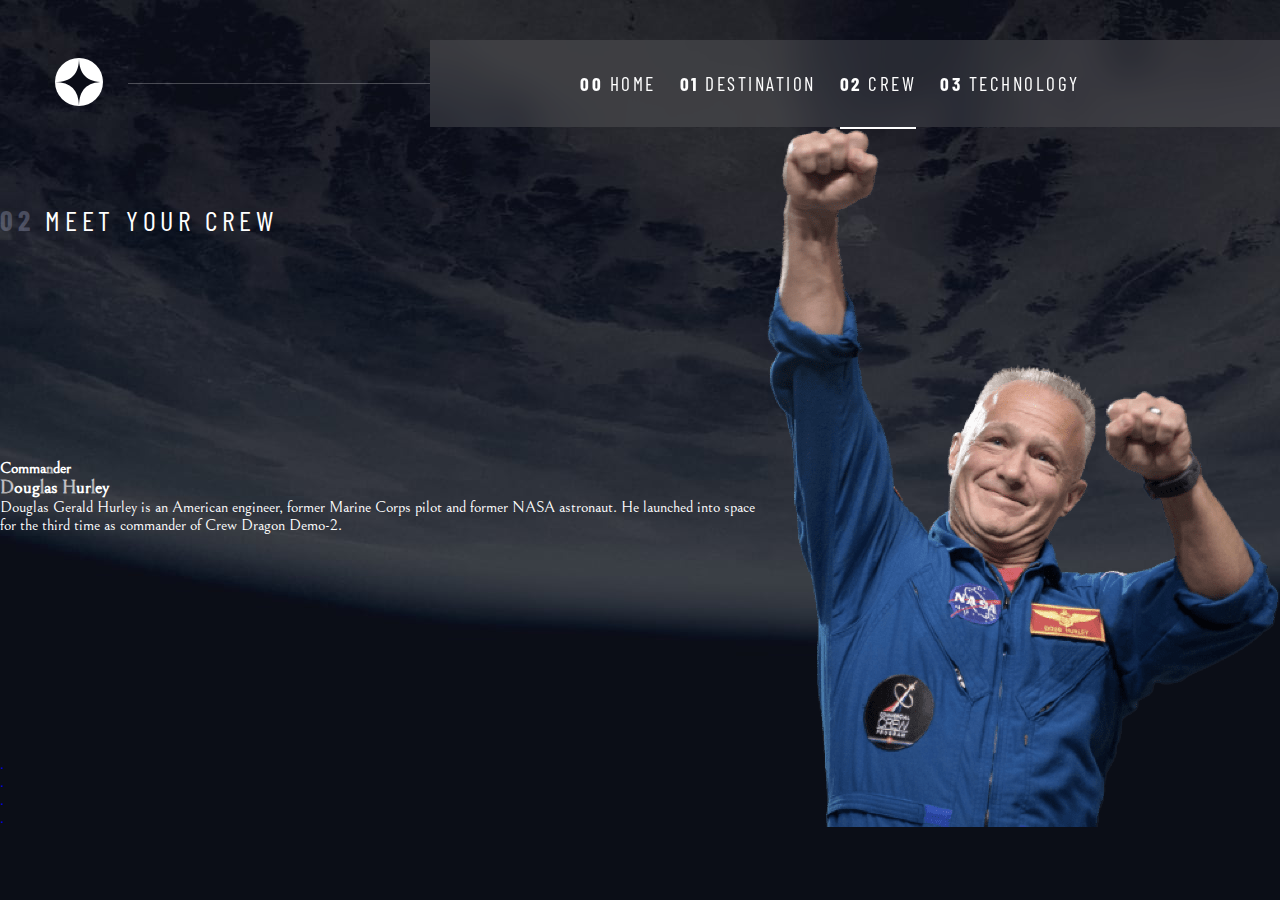
==== crew.html @ 74cd08a9 "initial commit" ====
<!DOCTYPE html>
<html lang="en">
  <head>
    <meta charset="UTF-8" />
    <meta http-equiv="X-UA-Compatible" content="IE=edge" />
    <meta name="viewport" content="width=device-width, initial-scale=1.0" />
    <link
      rel="icon"
      type="image/png"
      sizes="32x32"
      href="./assets/favicon-32x32.png"
    />
    <link rel="stylesheet" href="/css/crew.css" />
    <title>Frontend Mentor | Space tourism website</title>
  </head>
  <body>
    <!-- Header -->
    <header>
      <a href="index.html">
        <img
          class="logo"
          src="/assets/shared/logo.svg"
          alt="Space tourism logo"
        />
      </a>
      <div class="hrline"><hr /></div>

      <!-- Ham menu svg -->
      <img class="open-menu" src="/assets/shared/icon-hamburger.svg" alt="" />
      <img class="close-menu" src="/assets/shared/icon-close.svg" alt="" />

      <!-- Nav menu -->

      <nav class="main-nav">
        <ul class="primary-nav">
          <li>
            <a href="index.html" class="nav-links"><span>00</span> Home</a>
          </li>
          <li>
            <a class="nav-links" href="destination-moon.html" class="nav-links"
              ><span>01</span> Destination
            </a>
          </li>
          <li>
            <a class="nav-links active" href="/crew.html" class="nav-links"
              ><span>02</span> Crew</a
            >
          </li>
          <li>
            <a href="destination-moon.html" class="nav-links"
              ><span>03</span> Technology
            </a>
          </li>
        </ul>
      </nav>
    </header>

    <!-- Main content -->

    <main id="crew">
      <!-- About crew member -->
      <div class="crew-container">
        <h4 class="crew-title"><span>02</span> Meet your crew</h4>
        <div class="member-container">
          <h4 class="member-title">Commander</h4>
          <h3 class="member-name">Douglas Hurley</h3>
          <p class="member-info">
            Douglas Gerald Hurley is an American engineer, former Marine Corps
            pilot and former NASA astronaut. He launched into space for the
            third time as commander of Crew Dragon Demo-2.
          </p>
        </div>

        <!-- Crew navigation dots -->
        <div class="crew-nav">
          <ul class="crew-navList">
            <li
              class="crew-nav-item active-crew-member"
              data-destination="Douglas Hurley"
            >
              <a class="crew-nav-dot" href="#Douglas">.</a>
            </li>
            <li class="crew-nav-item" data-destination="Mark Shuttleworth">
              <a class="crew-nav-dot" href="#Mark">.</a>
            </li>
            <li class="crew-nav-item" data-destination="Victor Glover">
              <a class="crew-nav-dot" href="#Victor">.</a>
            </li>
            <li class="crew-nav-item" data-destination="Anousheh Ansari">
              <a class="crew-nav-dot" href="#Anousheh">.</a>
            </li>
          </ul>
        </div>
      </div>

      <!-- Crew member image -->
      <img
        class="crew-member-img"
        src="/assets/crew/image-douglas-hurley.png"
        alt="Douglas Hurley commander image."
      />
    </main>

    <script src="/Js/crew.js"></script>
  </body>
</html>
---- css/crew.css ----
@import url("https://fonts.googleapis.com/css2?family=Barlow+Condensed&family=Bellefair&display=swap");
* {
  margin: 0;
  padding: 0;
  border: 0;
  -webkit-box-sizing: border-box;
          box-sizing: border-box;
}

body {
  height: 100vh;
  color: #ffffff;
  font-family: 'Bellefair', sans-serif;
  background-size: cover;
  background-position: center;
  background-repeat: no-repeat;
  display: -webkit-box;
  display: -ms-flexbox;
  display: flex;
  -webkit-box-orient: vertical;
  -webkit-box-direction: normal;
      -ms-flex-direction: column;
          flex-direction: column;
  overflow-x: hidden;
}

ul {
  list-style: none;
}

a {
  text-decoration: none;
  cursor: pointer;
}

header {
  display: -webkit-box;
  display: -ms-flexbox;
  display: flex;
  -webkit-box-pack: justify;
      -ms-flex-pack: justify;
          justify-content: space-between;
  -webkit-box-align: center;
      -ms-flex-align: center;
          align-items: center;
  -webkit-box-orient: horizontal;
  -webkit-box-direction: normal;
      -ms-flex-direction: row;
          flex-direction: row;
  margin: 2.5rem 0 0 3.44rem;
}

@media (max-width: 1150px) {
  header {
    margin: 0 0 0 3rem;
  }
}

@media (max-width: 768px) {
  header {
    margin-left: 2.438rem;
  }
}

@media (max-width: 500px) {
  header {
    margin: 1.5rem 0 0 1.5rem;
  }
}

header .logo {
  height: 3rem;
  width: 3rem;
  -webkit-transition: 1.5s linear;
  transition: 1.5s linear;
  -webkit-animation: logorotate 1.5s linear;
          animation: logorotate 1.5s linear;
}

@media (max-width: 500px) {
  header .logo {
    height: 2.5rem;
    width: 2.5rem;
  }
}

@-webkit-keyframes logorotate {
  0% {
    -webkit-transform: rotate(0deg);
            transform: rotate(0deg);
    opacity: 0;
  }
  100% {
    -webkit-transform: rotate(360deg);
            transform: rotate(360deg);
    opacity: 1;
  }
}

@keyframes logorotate {
  0% {
    -webkit-transform: rotate(0deg);
            transform: rotate(0deg);
    opacity: 0;
  }
  100% {
    -webkit-transform: rotate(360deg);
            transform: rotate(360deg);
    opacity: 1;
  }
}

header .hrline {
  background: #ffffff;
  mix-blend-mode: normal;
  opacity: 0.25;
  min-width: 1px;
  height: 1px;
  -webkit-box-flex: 1;
      -ms-flex-positive: 1;
          flex-grow: 1;
  -webkit-transform: translateX(25px);
          transform: translateX(25px);
}

@media (max-width: 1150px) {
  header .hrline {
    display: none;
  }
}

header .main-nav {
  background: rgba(151, 151, 151, 0.2);
  -webkit-backdrop-filter: blur(1rem);
          backdrop-filter: blur(1rem);
  padding: 0 12.5rem 0 9.375rem;
}

@media (max-width: 1150px) {
  header .main-nav {
    padding: 0 6rem 0 4rem;
  }
}

@media (max-width: 768px) {
  header .main-nav {
    padding: 0 2.875rem 0 3rem;
  }
}

header .primary-nav {
  display: -webkit-box;
  display: -ms-flexbox;
  display: flex;
  -webkit-box-pack: justify;
      -ms-flex-pack: justify;
          justify-content: space-between;
  width: 31.25rem;
  z-index: 99;
}

@media (max-width: 1150px) {
  header .primary-nav {
    width: 30rem;
  }
}

@media (max-width: 768px) {
  header .primary-nav {
    width: 22.25rem;
  }
}

@media (max-width: 500px) {
  header .primary-nav {
    position: fixed;
    inset: 0 0 0 30%;
    background-color: rgba(151, 151, 151, 0.3);
    -webkit-backdrop-filter: blur(1rem);
            backdrop-filter: blur(1rem);
    display: -webkit-box;
    display: -ms-flexbox;
    display: flex;
    -webkit-box-pack: start;
        -ms-flex-pack: start;
            justify-content: start;
    -webkit-box-align: start;
        -ms-flex-align: start;
            align-items: flex-start;
    -webkit-box-orient: vertical;
    -webkit-box-direction: normal;
        -ms-flex-direction: column;
            flex-direction: column;
    padding: 6.2rem 2rem;
    gap: 1.8rem;
    -webkit-transform: translateX(100%);
            transform: translateX(100%);
    -webkit-transition: -webkit-transform 0.5s ease-out;
    transition: -webkit-transform 0.5s ease-out;
    transition: transform 0.5s ease-out;
    transition: transform 0.5s ease-out, -webkit-transform 0.5s ease-out;
    z-index: 999;
  }
}

header .activeNav {
  -webkit-transform: translateX(0%);
          transform: translateX(0%);
}

header span {
  font-weight: bold;
}

@media (max-width: 768px) {
  header span {
    display: none;
  }
}

@media (max-width: 500px) {
  header span {
    display: inline-block;
    font-weight: 700;
    line-height: 1.188rem;
    letter-spacing: 2.7px;
  }
}

header .active {
  border-bottom: 2px solid #ffffff;
}

header .nav-links {
  display: inline;
  color: #ffffff;
  font-size: 1.2rem;
  text-transform: uppercase;
  font-family: "Barlow Condensed", sans-serif;
  letter-spacing: 2.5px;
  -webkit-transition: 0.3s ease;
  transition: 0.3s ease;
  padding: 2rem 0;
}

@media (max-width: 1150px) {
  header .nav-links {
    font-size: 1rem;
  }
}

@media (max-width: 768px) {
  header .nav-links {
    padding: 2rem 0;
    font-size: 1.125rem;
  }
}

@media (max-width: 500px) {
  header .nav-links {
    padding: 0.2rem 0.2rem;
    font-size: 1rem;
    line-height: 1.188rem;
    letter-spacing: 2.7px;
  }
}

header li {
  padding: 2rem 0;
}

@media (max-width: 500px) {
  header li {
    padding: 0;
  }
}

header .nav-links:hover {
  border-bottom: 2px solid #8a8787;
}

header .open-menu {
  display: none;
}

header .open-menu {
  position: absolute;
  top: 2.063rem;
  right: 1.5rem;
  width: 1.5rem;
  height: 1.313rem;
  background-repeat: no-repeat;
  cursor: pointer;
}

@media (max-width: 500px) {
  header .open-menu {
    display: inline-block;
  }
}

header .close-menu {
  position: absolute;
  top: 2.063rem;
  right: 1.5rem;
  width: 1.5rem;
  height: 1.5rem;
  background-repeat: no-repeat;
  cursor: pointer;
  display: none;
  z-index: 9999;
}

body {
  background-image: url(/assets/crew/background-crew-desktop.jpg);
}

body main {
  display: -webkit-box;
  display: -ms-flexbox;
  display: flex;
  -webkit-box-pack: center;
      -ms-flex-pack: center;
          justify-content: center;
  -webkit-box-align: center;
      -ms-flex-align: center;
          align-items: center;
  -webkit-box-orient: horizontal;
  -webkit-box-direction: normal;
      -ms-flex-direction: row;
          flex-direction: row;
}

body .crew-container {
  display: -webkit-box;
  display: -ms-flexbox;
  display: flex;
  -webkit-box-orient: vertical;
  -webkit-box-direction: normal;
      -ms-flex-direction: column;
          flex-direction: column;
  -webkit-box-align: start;
      -ms-flex-align: start;
          align-items: flex-start;
  -webkit-box-pack: justify;
      -ms-flex-pack: justify;
          justify-content: space-between;
  height: 100%;
  width: 100%;
}

body .crew-title {
  font-family: "Barlow Condensed", sans-serif;
  font-weight: 400;
  color: #ffffff;
  font-size: 1.75rem;
  letter-spacing: 4.725px;
  line-height: 2.125rem;
  text-transform: uppercase;
  margin-top: 4.75rem;
}

body .crew-title span {
  font-family: "Barlow Condensed", sans-serif;
  font-weight: 700;
  color: #d0d6f9;
  font-size: 1.75rem;
  letter-spacing: 4.725px;
  line-height: 2.125rem;
  mix-blend-mode: normal;
  opacity: 0.25;
}
/*# sourceMappingURL=crew.css.map */
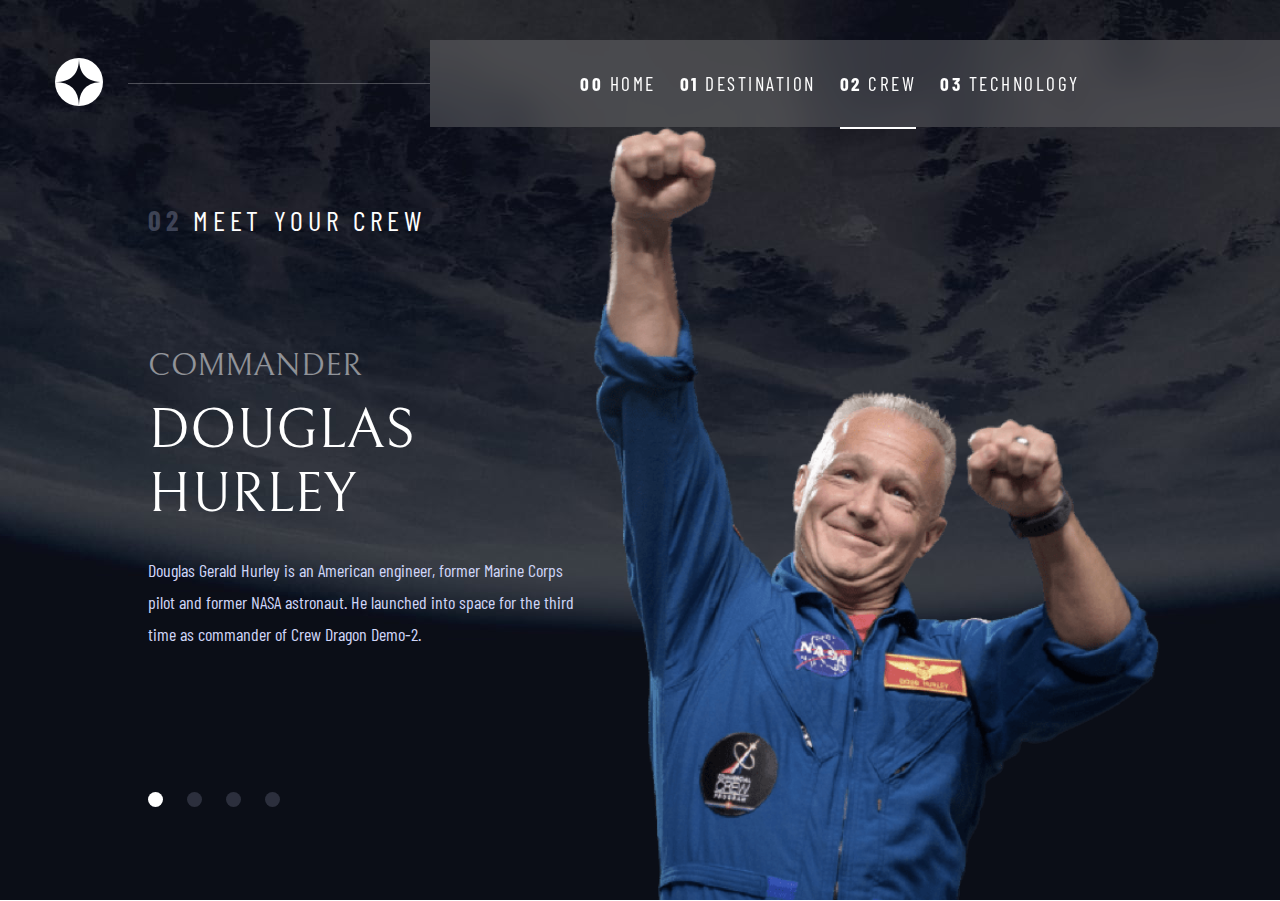
==== commit 90fd3998: "final commit" ====
--- a/crew.html
+++ b/crew.html
@@ -37,17 +37,17 @@
             <a href="index.html" class="nav-links"><span>00</span> Home</a>
           </li>
           <li>
-            <a class="nav-links" href="destination-moon.html" class="nav-links"
+            <a class="nav-links" href="destinations.html"
               ><span>01</span> Destination
             </a>
           </li>
           <li>
-            <a class="nav-links active" href="/crew.html" class="nav-links"
+            <a class="nav-links active" href="crew.html"
               ><span>02</span> Crew</a
             >
           </li>
           <li>
-            <a href="destination-moon.html" class="nav-links"
+            <a href="technology.html" class="nav-links"
               ><span>03</span> Technology
             </a>
           </li>
@@ -76,18 +76,18 @@
           <ul class="crew-navList">
             <li
               class="crew-nav-item active-crew-member"
-              data-destination="Douglas Hurley"
+              data-crew="Douglas Hurley"
             >
-              <a class="crew-nav-dot" href="#Douglas">.</a>
+              <a class="crew-nav-dot" href="#Douglas"></a>
             </li>
-            <li class="crew-nav-item" data-destination="Mark Shuttleworth">
-              <a class="crew-nav-dot" href="#Mark">.</a>
+            <li class="crew-nav-item" data-crew="Mark Shuttleworth">
+              <a class="crew-nav-dot" href="#Mark"></a>
             </li>
-            <li class="crew-nav-item" data-destination="Victor Glover">
-              <a class="crew-nav-dot" href="#Victor">.</a>
+            <li class="crew-nav-item" data-crew="Victor Glover">
+              <a class="crew-nav-dot" href="#Victor"></a>
             </li>
-            <li class="crew-nav-item" data-destination="Anousheh Ansari">
-              <a class="crew-nav-dot" href="#Anousheh">.</a>
+            <li class="crew-nav-item" data-crew="Anousheh Ansari">
+              <a class="crew-nav-dot" href="#Anousheh"></a>
             </li>
           </ul>
         </div>
@@ -100,7 +100,7 @@
         alt="Douglas Hurley commander image."
       />
     </main>
-
+    <script src="/Js/hamburger.js"></script>
     <script src="/Js/crew.js"></script>
   </body>
 </html>
--- a/css/crew.css
+++ b/css/crew.css
@@ -7,13 +7,16 @@
           box-sizing: border-box;
 }
 
-body {
+body,
+html {
   height: 100vh;
+  width: 100vw;
   color: #ffffff;
   font-family: 'Bellefair', sans-serif;
   background-size: cover;
   background-position: center;
   background-repeat: no-repeat;
+  scroll-behavior: smooth;
   display: -webkit-box;
   display: -ms-flexbox;
   display: flex;
@@ -21,7 +24,9 @@
   -webkit-box-direction: normal;
       -ms-flex-direction: column;
           flex-direction: column;
-  overflow-x: hidden;
+  overflow: hidden;
+  margin: 0;
+  padding: 0;
 }
 
 ul {
@@ -65,6 +70,7 @@
 @media (max-width: 500px) {
   header {
     margin: 1.5rem 0 0 1.5rem;
+    display: inline-block;
   }
 }
 
@@ -130,7 +136,7 @@
 }
 
 header .main-nav {
-  background: rgba(151, 151, 151, 0.2);
+  background: rgba(151, 151, 151, 0.3);
   -webkit-backdrop-filter: blur(1rem);
           backdrop-filter: blur(1rem);
   padding: 0 12.5rem 0 9.375rem;
@@ -145,6 +151,18 @@
 @media (max-width: 768px) {
   header .main-nav {
     padding: 0 2.875rem 0 3rem;
+  }
+}
+
+@media (max-width: 500px) {
+  header .main-nav {
+    position: fixed;
+    -webkit-transform: translateX(100%);
+            transform: translateX(100%);
+    -webkit-transition: 0.3s ease-in;
+    transition: 0.3s ease-in;
+    z-index: 99;
+    inset: 0 0 0 30%;
   }
 }
 
@@ -173,17 +191,12 @@
 
 @media (max-width: 500px) {
   header .primary-nav {
-    position: fixed;
-    inset: 0 0 0 30%;
-    background-color: rgba(151, 151, 151, 0.3);
-    -webkit-backdrop-filter: blur(1rem);
-            backdrop-filter: blur(1rem);
     display: -webkit-box;
     display: -ms-flexbox;
     display: flex;
     -webkit-box-pack: start;
         -ms-flex-pack: start;
-            justify-content: start;
+            justify-content: flex-start;
     -webkit-box-align: start;
         -ms-flex-align: start;
             align-items: flex-start;
@@ -191,14 +204,16 @@
     -webkit-box-direction: normal;
         -ms-flex-direction: column;
             flex-direction: column;
-    padding: 6.2rem 2rem;
+    position: fixed;
+    inset: 0 0 0 20%;
+    max-width: 100vw;
+    height: 100vh;
+    padding: 7rem 0;
     gap: 1.8rem;
     -webkit-transform: translateX(100%);
             transform: translateX(100%);
-    -webkit-transition: -webkit-transform 0.5s ease-out;
-    transition: -webkit-transform 0.5s ease-out;
-    transition: transform 0.5s ease-out;
-    transition: transform 0.5s ease-out, -webkit-transform 0.5s ease-out;
+    -webkit-transition: 0.3s ease-in;
+    transition: 0.3s ease-in;
     z-index: 999;
   }
 }
@@ -206,6 +221,7 @@
 header .activeNav {
   -webkit-transform: translateX(0%);
           transform: translateX(0%);
+  z-index: 9999;
 }
 
 header span {
@@ -266,6 +282,7 @@
 }
 
 header li {
+  z-index: 999;
   padding: 2rem 0;
 }
 
@@ -277,10 +294,6 @@
 
 header .nav-links:hover {
   border-bottom: 2px solid #8a8787;
-}
-
-header .open-menu {
-  display: none;
 }
 
 header .open-menu {
@@ -291,6 +304,7 @@
   height: 1.313rem;
   background-repeat: no-repeat;
   cursor: pointer;
+  display: none;
 }
 
 @media (max-width: 500px) {
@@ -308,11 +322,24 @@
   background-repeat: no-repeat;
   cursor: pointer;
   display: none;
-  z-index: 9999;
+  z-index: 99999;
 }
 
 body {
+  position: relative;
   background-image: url(/assets/crew/background-crew-desktop.jpg);
+}
+
+@media (max-width: 768px) {
+  body {
+    background-image: url(/assets/crew/background-crew-tablet.jpg);
+  }
+}
+
+@media (max-width: 500px) {
+  body {
+    background-image: url(/assets/crew/background-crew-mobile.jpg);
+  }
 }
 
 body main {
@@ -322,31 +349,114 @@
   -webkit-box-pack: center;
       -ms-flex-pack: center;
           justify-content: center;
-  -webkit-box-align: center;
-      -ms-flex-align: center;
-          align-items: center;
+  -webkit-box-align: end;
+      -ms-flex-align: end;
+          align-items: flex-end;
   -webkit-box-orient: horizontal;
   -webkit-box-direction: normal;
       -ms-flex-direction: row;
           flex-direction: row;
+  padding: 0 8.563rem 0 10.313rem;
+  height: 100%;
+}
+
+@media (max-width: 768px) {
+  body main {
+    padding: 0;
+    -webkit-box-orient: vertical;
+    -webkit-box-direction: normal;
+        -ms-flex-direction: column;
+            flex-direction: column;
+    -webkit-box-align: center;
+        -ms-flex-align: center;
+            align-items: center;
+    -webkit-box-pack: start;
+        -ms-flex-pack: start;
+            justify-content: flex-start;
+  }
+}
+
+@media (max-width: 500px) {
+  body main {
+    -webkit-box-orient: vertical;
+    -webkit-box-direction: reverse;
+        -ms-flex-direction: column-reverse;
+            flex-direction: column-reverse;
+  }
 }
 
 body .crew-container {
   display: -webkit-box;
   display: -ms-flexbox;
   display: flex;
+  -webkit-box-pack: justify;
+      -ms-flex-pack: justify;
+          justify-content: space-between;
+  -webkit-box-align: start;
+      -ms-flex-align: start;
+          align-items: flex-start;
   -webkit-box-orient: vertical;
   -webkit-box-direction: normal;
       -ms-flex-direction: column;
           flex-direction: column;
-  -webkit-box-align: start;
-      -ms-flex-align: start;
-          align-items: flex-start;
-  -webkit-box-pack: justify;
-      -ms-flex-pack: justify;
-          justify-content: space-between;
   height: 100%;
   width: 100%;
+  padding-bottom: 5.875rem;
+}
+
+@media (max-width: 768px) {
+  body .crew-container {
+    padding: 0;
+    -webkit-box-pack: start;
+        -ms-flex-pack: start;
+            justify-content: flex-start;
+    -webkit-box-align: center;
+        -ms-flex-align: center;
+            align-items: center;
+    text-align: center;
+  }
+}
+
+@media (max-width: 500px) {
+  body .crew-container {
+    -webkit-box-orient: vertical;
+    -webkit-box-direction: reverse;
+        -ms-flex-direction: column-reverse;
+            flex-direction: column-reverse;
+    -webkit-box-pack: center;
+        -ms-flex-pack: center;
+            justify-content: center;
+    border-top: 1px solid #383b4b;
+    width: 20.438rem;
+  }
+}
+
+@media (max-width: 768px) {
+  body .member-container {
+    width: 28.625rem;
+    height: 14.5rem;
+    margin-top: 3.75rem;
+  }
+}
+
+@media (max-width: 500px) {
+  body .member-container {
+    margin-top: 2rem;
+    margin-bottom: 2rem;
+    display: -webkit-box;
+    display: -ms-flexbox;
+    display: flex;
+    -webkit-box-align: center;
+        -ms-flex-align: center;
+            align-items: center;
+    -webkit-box-pack: start;
+        -ms-flex-pack: start;
+            justify-content: flex-start;
+    -webkit-box-orient: vertical;
+    -webkit-box-direction: normal;
+        -ms-flex-direction: column;
+            flex-direction: column;
+  }
 }
 
 body .crew-title {
@@ -360,6 +470,39 @@
   margin-top: 4.75rem;
 }
 
+@media (max-width: 1150px) {
+  body .crew-title {
+    font-size: 1.5rem;
+  }
+}
+
+@media (max-width: 768px) {
+  body .crew-title {
+    font-size: 1.25rem;
+    letter-spacing: 3.375px;
+    line-height: 1.5rem;
+    margin-top: 2.5rem;
+    margin-left: 2.406rem;
+    -ms-flex-item-align: start;
+        align-self: flex-start;
+  }
+}
+
+@media (max-width: 500px) {
+  body .crew-title {
+    -ms-flex-item-align: center;
+        -ms-grid-row-align: center;
+        align-self: center;
+    margin-left: 0;
+    font-size: 1rem;
+    letter-spacing: 2.7px;
+    line-height: 1.188rem;
+    position: absolute;
+    top: 5.5rem;
+    margin-top: 0;
+  }
+}
+
 body .crew-title span {
   font-family: "Barlow Condensed", sans-serif;
   font-weight: 700;
@@ -370,4 +513,230 @@
   mix-blend-mode: normal;
   opacity: 0.25;
 }
+
+@media (max-width: 1150px) {
+  body .crew-title span {
+    font-size: 1.5rem;
+  }
+}
+
+@media (max-width: 768px) {
+  body .crew-title span {
+    font-size: 1.25rem;
+    letter-spacing: 3.375px;
+    line-height: 1.5rem;
+    margin-right: 0.4rem;
+  }
+}
+
+@media (max-width: 500px) {
+  body .crew-title span {
+    font-size: 1rem;
+    letter-spacing: 2.7px;
+    line-height: 1.188rem;
+  }
+}
+
+body .member-title {
+  font-family: "Bellefair", serif;
+  font-weight: 400;
+  font-size: 2rem;
+  line-height: 2.313rem;
+  text-transform: uppercase;
+  color: #ffffff;
+  mix-blend-mode: normal;
+  opacity: 0.5;
+}
+
+@media (max-width: 1150px) {
+  body .member-title {
+    font-size: 1.75rem;
+  }
+}
+
+@media (max-width: 768px) {
+  body .member-title {
+    font-size: 1.5rem;
+    line-height: 1.75rem;
+  }
+}
+
+@media (max-width: 500px) {
+  body .member-title {
+    font-size: 1rem;
+    line-height: 1.125rem;
+  }
+}
+
+body .member-name {
+  font-family: "Bellefair", serif;
+  color: #ffffff;
+  font-weight: 400;
+  font-size: 3.5rem;
+  line-height: 4rem;
+  text-transform: uppercase;
+  margin-top: 0.938rem;
+}
+
+@media (max-width: 1150px) {
+  body .member-name {
+    font-size: 2.6rem;
+  }
+}
+
+@media (max-width: 768px) {
+  body .member-name {
+    font-size: 2.5rem;
+    line-height: 2.875rem;
+    margin-top: 8px;
+  }
+}
+
+@media (max-width: 500px) {
+  body .member-name {
+    font-size: 1.5rem;
+    line-height: 1.75rem;
+  }
+}
+
+body .member-info {
+  width: 27.75rem;
+  height: 8rem;
+  font-family: "Barlow Condensed", sans-serif;
+  color: #d0d6f9;
+  font-size: 1.125rem;
+  line-height: 2rem;
+  text-align: left;
+  margin-top: 1.688rem;
+}
+
+@media (max-width: 768px) {
+  body .member-info {
+    font-size: 1rem;
+    line-height: 1.75rem;
+    letter-spacing: 1px;
+    text-align: center;
+    height: 100%;
+    width: 100%;
+    margin-top: 1rem;
+    width: 28.6rem;
+    height: 5.25rem;
+  }
+}
+
+@media (max-width: 500px) {
+  body .member-info {
+    height: 6.25rem;
+    width: 20.438rem;
+    font-size: 0.938rem;
+    line-height: 1.563rem;
+  }
+}
+
+body .crew-nav {
+  -webkit-box-align: center;
+      -ms-flex-align: center;
+          align-items: center;
+  width: 8.25rem;
+  height: 0.938rem;
+}
+
+@media (max-width: 768px) {
+  body .crew-nav {
+    margin: 0 auto;
+    height: 0.625rem;
+    width: 5.5rem;
+  }
+}
+
+body .crew-navList {
+  display: -webkit-box;
+  display: -ms-flexbox;
+  display: flex;
+  -webkit-box-pack: start;
+      -ms-flex-pack: start;
+          justify-content: flex-start;
+  -webkit-box-align: center;
+      -ms-flex-align: center;
+          align-items: center;
+  -webkit-box-orient: horizontal;
+  -webkit-box-direction: normal;
+      -ms-flex-direction: row;
+          flex-direction: row;
+  gap: 1.5rem;
+}
+
+@media (max-width: 768px) {
+  body .crew-navList {
+    gap: 1rem;
+  }
+}
+
+body .crew-nav-item {
+  background-color: #d0d6f9;
+  border-radius: 50%;
+  height: 0.938rem;
+  mix-blend-mode: normal;
+  opacity: 0.17;
+}
+
+body .crew-nav-item:hover {
+  background: #d0d6f9;
+  opacity: 50%;
+}
+
+@media (max-width: 768px) {
+  body .crew-nav-item {
+    height: 0.625rem;
+  }
+}
+
+body .active-crew-member {
+  background: #ffffff;
+  opacity: 100%;
+}
+
+body .crew-nav-dot {
+  display: inline-block;
+  width: 0.938rem;
+  height: 0.938rem;
+}
+
+@media (max-width: 768px) {
+  body .crew-nav-dot {
+    width: 0.625rem;
+    height: 0.625rem;
+  }
+}
+
+body .crew-member-img {
+  min-height: 44.5rem;
+  min-width: 35.504rem;
+}
+
+@media (max-width: 1150px) {
+  body .crew-member-img {
+    min-width: 18rem;
+    min-height: 25rem;
+  }
+}
+
+@media (max-width: 768px) {
+  body .crew-member-img {
+    min-height: 35.75rem;
+    min-width: 28.523rem;
+    margin-top: 2.5rem;
+  }
+}
+
+@media (max-width: 500px) {
+  body .crew-member-img {
+    min-width: 11.063rem;
+    min-height: 13.875rem;
+    max-width: 80%;
+    max-height: 75%;
+    margin-top: 4.688rem;
+    margin-left: 2.164rem;
+  }
+}
 /*# sourceMappingURL=crew.css.map */